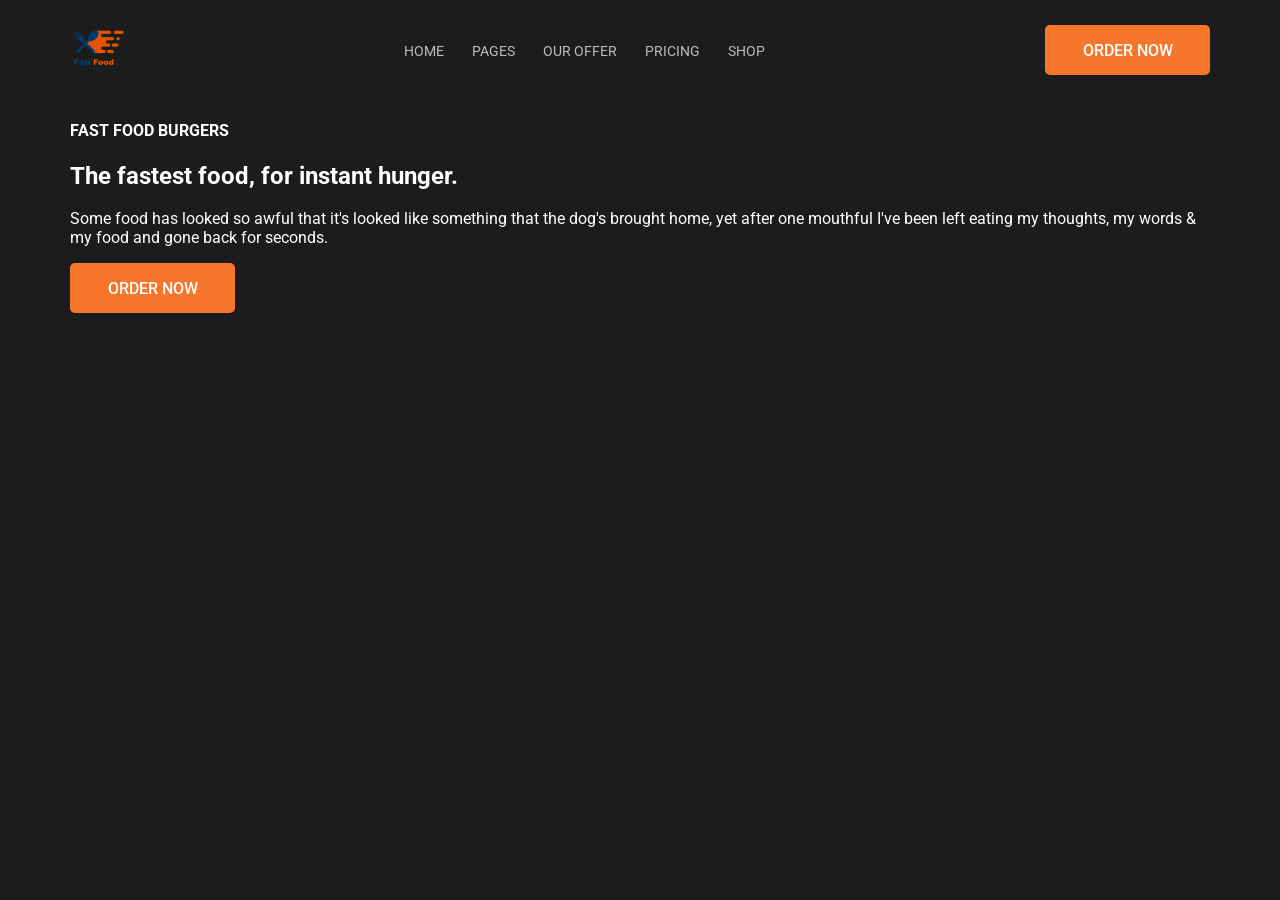
==== index.html @ af261883 "problems with heads" ====
<!DOCTYPE html>
<html lang="en">
<head>
    <meta charset="UTF-8">
    <meta name="viewport" content="width=device-width, initial-scale=1.0">
    <title>Burger Landing</title>
    <link rel="stylesheet" href="style.css">
</head>
<body>
    <header class="header">
        <div class="container">
            <img src="./images/icons/logo.png" alt="Logotype" class="header_logo">
        <nav class="header_nav">
            <ul class="header_nav_list">
                <li><a href="index.html" class="header_link" >HOME</a></li>
                <li><a href="pages.html" class="header_link">PAGES</a></li>
                <li><a href="our_offer.html" class="header_link">OUR OFFER</a></li>
                <li><a href="pricing.html" class="header_link">PRICING</a></li>
                <li><a href="shop.html" class="header_link">SHOP</a></li>

            </ul>
        </nav>
        <a href="#!" class="btn">ORDER NOW</a>
        </div>
        
    </header>
    <main class="main">
        <section class="welcome">
            <div class="container">
                <h4 class="welcome__subtitle">FAST FOOD BURGERS</h4>
                <h1 class="welcome__title">The fastest food, for instant hunger.</h1>
                <p class="welcome__desk">Some food has looked so awful that it's looked like something that the dog's brought home, yet after one mouthful I've been left eating my thoughts, my words & my food and gone back for seconds.</p>
                <a href="#!" class="btn">ORDER NOW</a>
            </div>
        </section>
    </main>

    

<script src="script.js"></script>
</body>
</html>
---- style.css ----
@import url('https://fonts.googleapis.com/css2?family=Roboto&display=swap');
@import url('https://fonts.googleapis.com/css2?family=Roboto:wght@500&display=swap');

body{
    margin: 0;
    font-family: "Roboto", sans-serif;
    background-color: #1C1C1C;
    color: #fff;
}
a{

    color: #fff;
    text-decoration: none;
}
ul{
    list-style: none;
    padding: 0;
    margin: 0;
    

}

.container {
  box-sizing: border-box;

  max-width: 1170px;
  margin-left: auto;
  margin-right: auto;
  padding: 0 15px;
  padding: 0 15px;
}
.btn{
    display: flex;
    align-items: center;
    justify-content: center;
    font-weight: 500;
    width: 165px;
    height: 50px;
    font-size: 16px;
    background-color: #F6762C;
    border-radius: 5px;
    transition: opacity 0.3s ease;

}
.btn:hover{
    opacity: 0.8;
}


.header {
     padding: 25px 0;  
     position: relative;
     z-index: 10;

}
.header .container {
    display: flex;
    justify-content: space-between;
    align-items: center;
}

.header_logo {

}

.header_nav {


}


.header_nav_list {
    display: flex;
    gap: 28px;

}
.header_link {
    font-size: 14px;
    opacity: 0.7;
    font-weight: 400;
    transition: opacity 0.3s ease;

}
.header_link:hover{
    opacity: 0.9;
}

.header_link.active{
  opacity: 1;
}
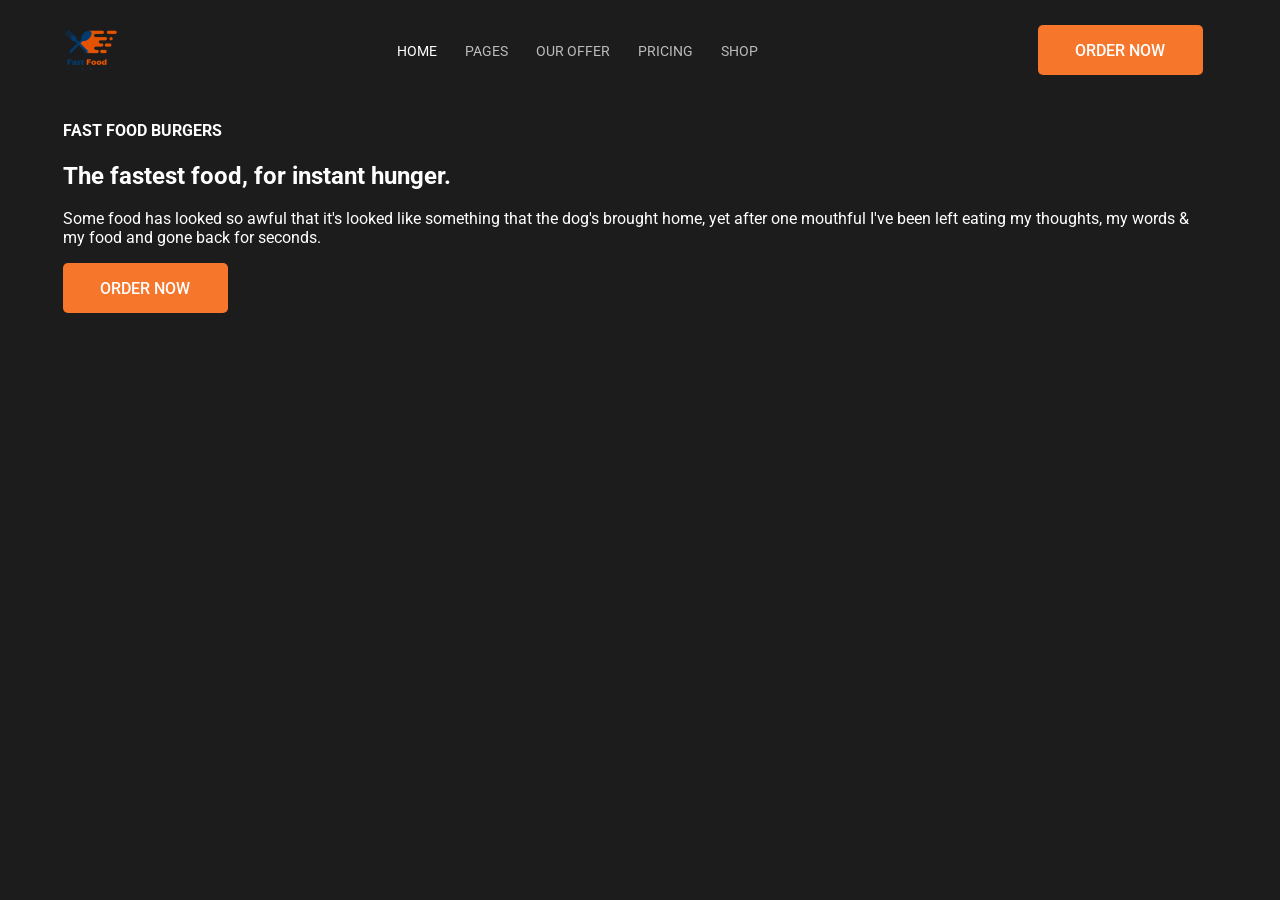
==== commit 0e704d20: "almost work" ====
--- a/index.html
+++ b/index.html
@@ -12,7 +12,7 @@
             <img src="./images/icons/logo.png" alt="Logotype" class="header_logo">
         <nav class="header_nav">
             <ul class="header_nav_list">
-                <li><a href="index.html" class="header_link" >HOME</a></li>
+                <li><a href="index.html" class="header_link active" >HOME</a></li>
                 <li><a href="pages.html" class="header_link">PAGES</a></li>
                 <li><a href="our_offer.html" class="header_link">OUR OFFER</a></li>
                 <li><a href="pricing.html" class="header_link">PRICING</a></li>
--- a/style.css
+++ b/style.css
@@ -1,6 +1,8 @@
 @import url('https://fonts.googleapis.com/css2?family=Roboto&display=swap');
 @import url('https://fonts.googleapis.com/css2?family=Roboto:wght@500&display=swap');
-
+html{
+    scrollbar-gutter: stable;
+}
 body{
     margin: 0;
     font-family: "Roboto", sans-serif;
@@ -45,7 +47,7 @@
 .btn:hover{
     opacity: 0.8;
 }
-
+/* heading */
 
 .header {
      padding: 25px 0;  
@@ -78,7 +80,8 @@
     font-size: 14px;
     opacity: 0.7;
     font-weight: 400;
-    transition: opacity 0.3s ease;
+    border-bottom: 2px solid transparent;
+    transition: opacity 0.3s ease, border-color 0.3s ease;
 
 }
 .header_link:hover{
@@ -87,5 +90,37 @@
 
 .header_link.active{
   opacity: 1;
+  
 }
 
+.header {
+
+}
+
+.main {
+
+}
+
+/* welcome */
+
+.welcome {
+
+}
+
+
+
+.welcome__subtitle {
+
+}
+
+.welcome__title {
+
+}
+
+.welcome__desk {
+
+}
+
+.header_link {
+
+}
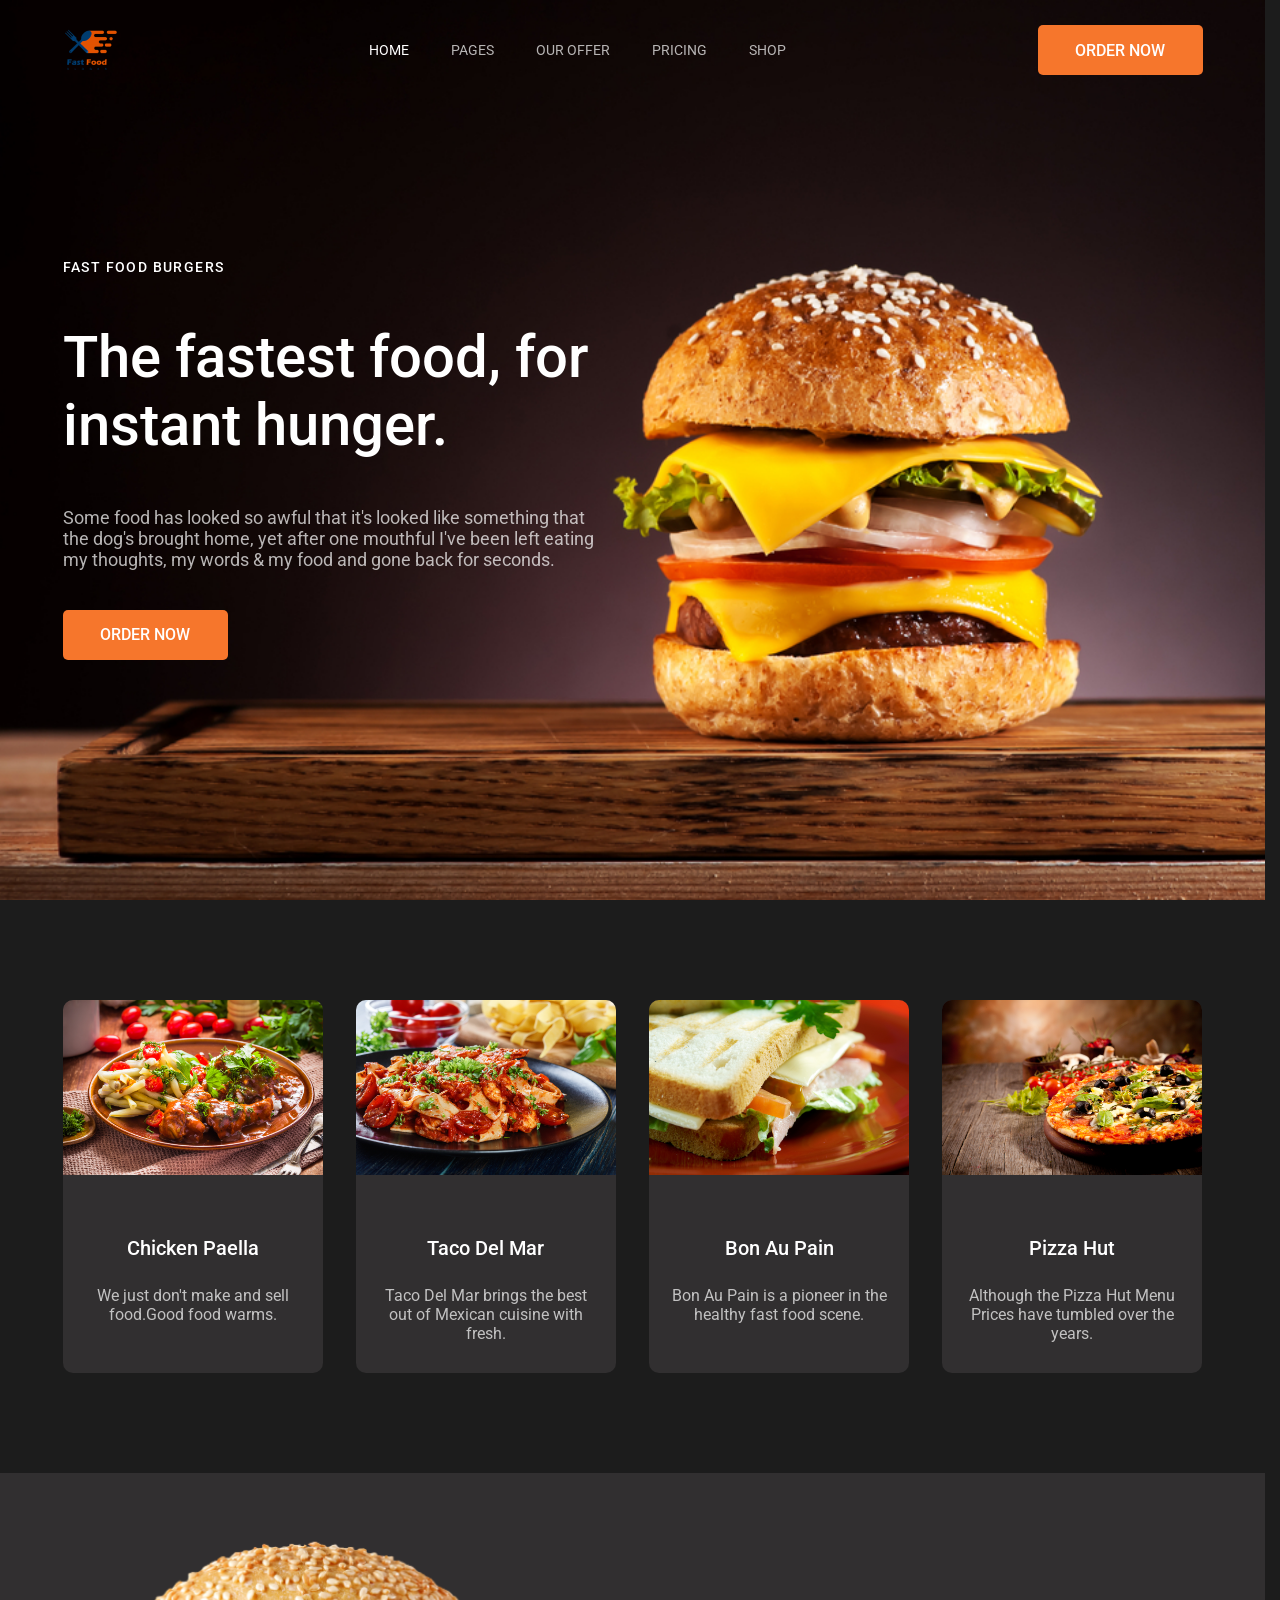
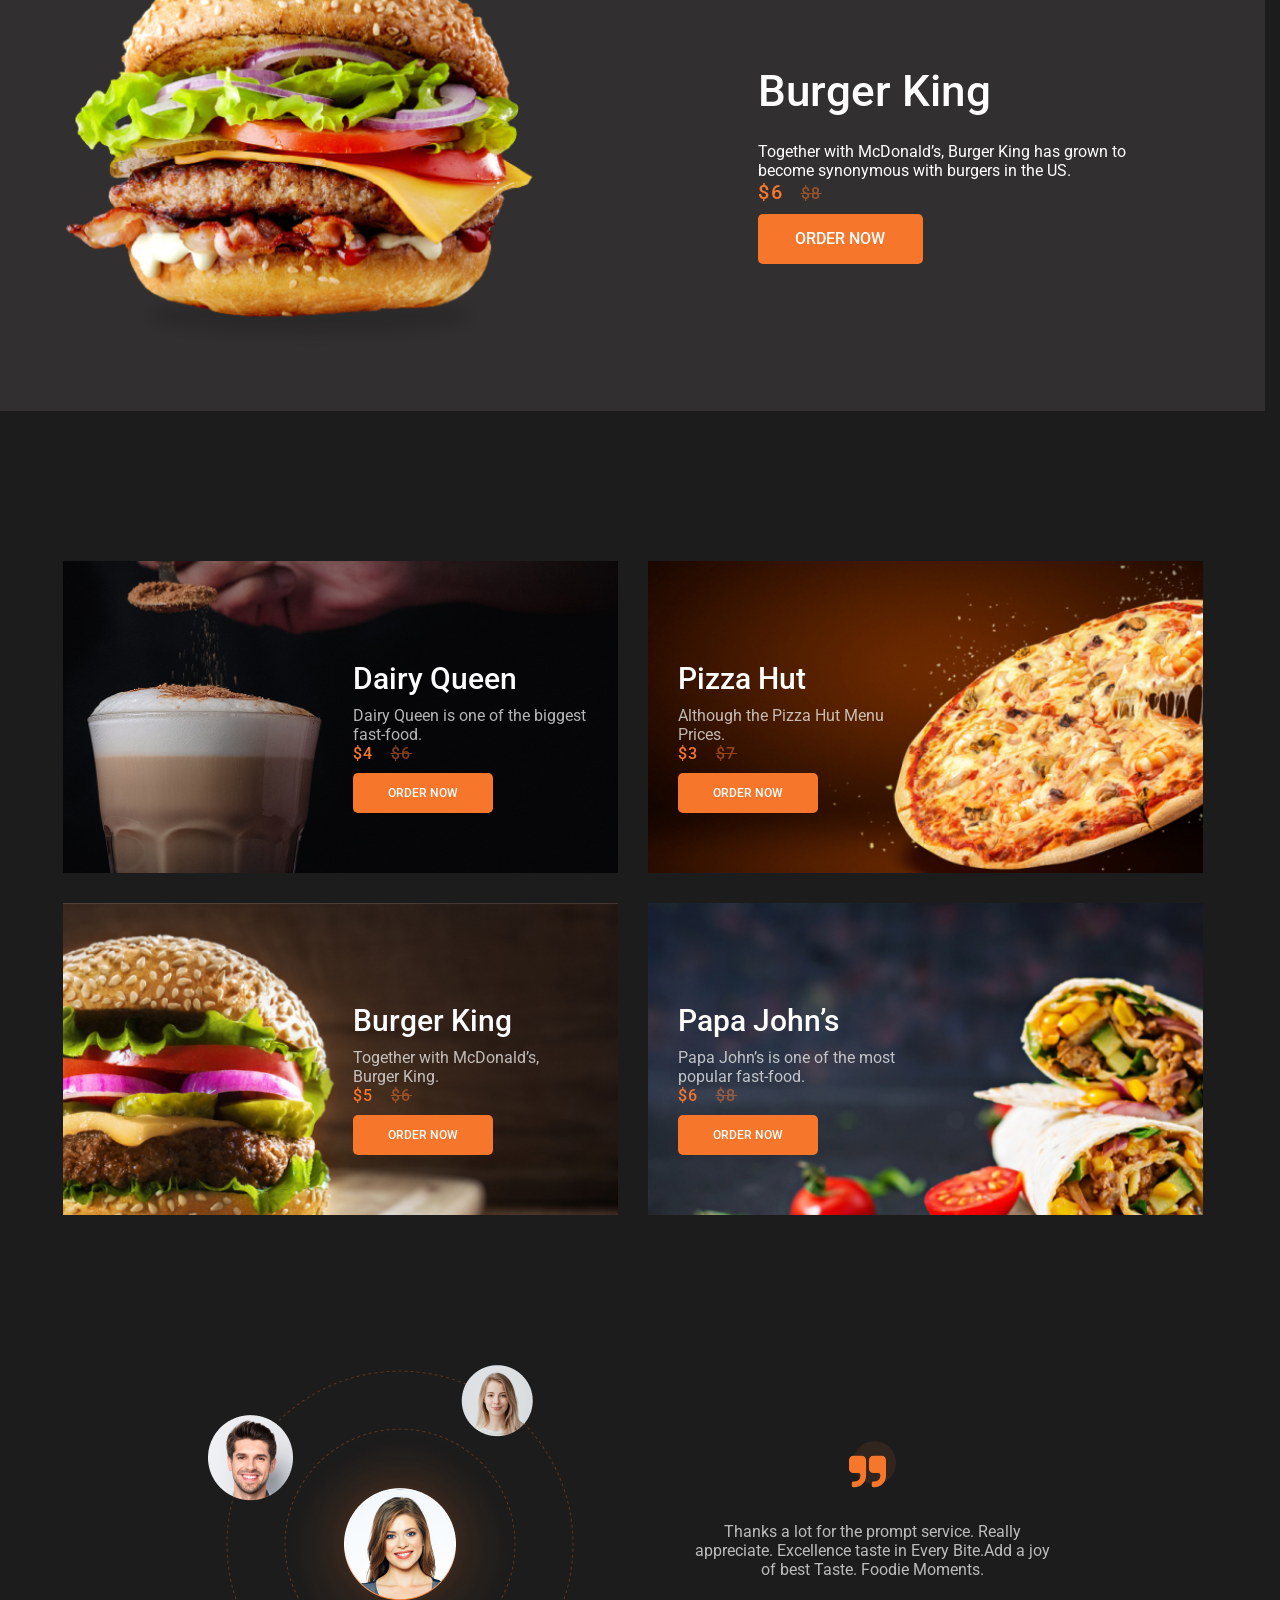
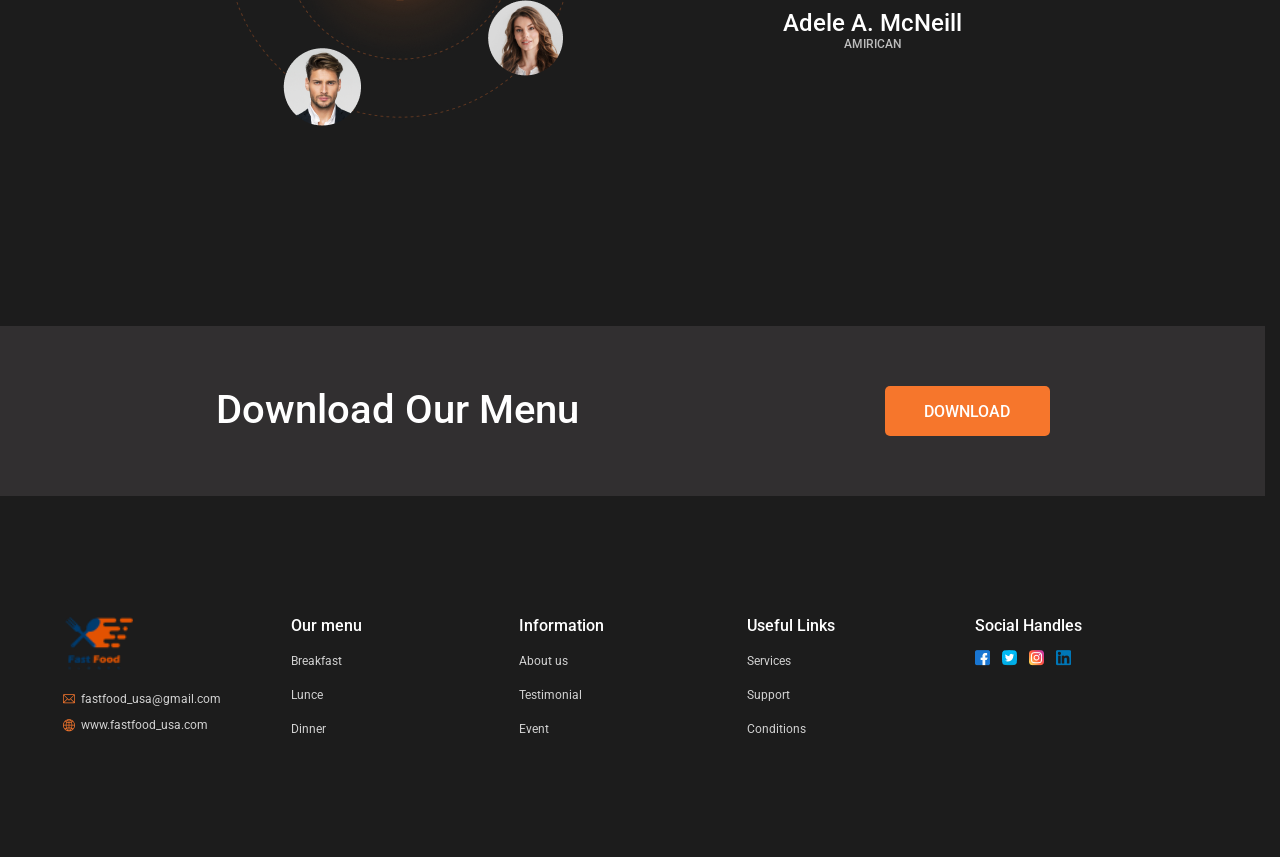
==== commit e9796dde: "page is done" ====
--- a/index.html
+++ b/index.html
@@ -27,16 +27,183 @@
     <main class="main">
         <section class="welcome">
             <div class="container">
-                <h4 class="welcome__subtitle">FAST FOOD BURGERS</h4>
-                <h1 class="welcome__title">The fastest food, for instant hunger.</h1>
-                <p class="welcome__desk">Some food has looked so awful that it's looked like something that the dog's brought home, yet after one mouthful I've been left eating my thoughts, my words & my food and gone back for seconds.</p>
+                <div class="welcome__text">
+                    <h4 class="welcome__subtitle">FAST FOOD BURGERS</h4>
+                    <h1 class="welcome__title">The fastest food, for instant hunger.</h1>
+                    <p class="welcome__desk">Some food has looked so awful that it's looked like 
+                        something that the dog's brought home, yet after one mouthful I've been left 
+                        eating my thoughts, my words & my food and gone back for seconds.</p>
+                    <a href="#!" class="btn">ORDER NOW</a>
+                </div>
+
+
+                
+            </div>
+        </section>
+        <section class="food-list">
+            <div class="container">
+                <div class="food-list__card">
+                    <img src="./images/food-list-1.jpg" alt="Food List Image" class="food-list__image">
+                    <div class="food-list__text-wrapper">
+                        <h4 class="food-list__title">Chicken Paella</h4>
+                    <p class="food-list_desc">We just don't make and sell food.Good food warms.</p>
+                    </div>
+                </div>
+                <div class="food-list__card">
+                    <img src="./images/food-list-2.jpg" alt="Food List Image" class="food-list__image">
+                    <div class="food-list__text-wrapper">
+                        <h4 class="food-list__title">Taco Del Mar</h4>
+                        <p class="food-list_desc">Taco Del Mar brings the best out of Mexican cuisine with fresh.</p>
+                    </div>
+                </div>
+                <div class="food-list__card">
+                    <img src="./images/food-list-3.jpg" alt="Bon Au Pain" class="food-list__image">
+                    <div class="food-list__text-wrapper">
+                        <h4 class="food-list__title">Bon Au Pain</h4>
+                        <p class="food-list_desc">Bon Au Pain is a pioneer in the healthy fast food scene.</p>
+                    </div>
+                </div>
+                <div class="food-list__card">
+                    <img src="./images/food-list-4.jpg" alt="Food List Image" class="food-list__image">
+                    <div class="food-list__text-wrapper">
+                        <h4 class="food-list__title">Pizza Hut</h4>
+                        <p class="food-list_desc">Although the Pizza Hut Menu Prices have tumbled over the years.</p>
+                    </div>
+                </div>
+            </div>
+        </section>
+        <section class="order">
+            <div class="container">
+                <img src="./images/burger.png" alt="" class="order__img">
+            <div class="order__text">
+                <h3 class="order__title">Burger King</h3>
+                <p class="order__desk">Together with McDonald’s, Burger King has grown to become synonymous with burgers in the US.</p>
+                <span class="order__price">$6</span>
+                <span class="order__price order__price--old">$8</span>
                 <a href="#!" class="btn">ORDER NOW</a>
             </div>
-        </section>
+            </div>
+        </section>
+        <section class="product">
+            <div class="container">
+                <div class="product__card card-queen">
+                    <h4 class="product__title">Dairy Queen</h4>
+                    <p class="product__desk">Dairy Queen is one of the biggest fast-food.</p>
+                    <span class="product__price">$4</span>
+                    <span class="product__price product__price--old">$6</span>
+                    <a href="#!" class="btn btn--small">ORDER NOW</a>
+                </div>
+                <div class="product__card card-hut">
+                    <h4 class="product__title">Pizza Hut</h4>
+                    <p class="product__desk">Although the Pizza Hut Menu Prices.</p>
+                    <span class="product__price">$3</span>
+                    <span class="product__price product__price--old">$7</span>
+                    <a href="#!" class="btn btn--small">ORDER NOW</a>
+                </div>
+                <div class="product__card card-king">
+                    <h4 class="product__title">Burger King</h4>
+                    <p class="product__desk">Together with McDonald’s, Burger King.</p>
+                    <span class="product__price">$5</span>
+                    <span class="product__price product__price--old">$6</span>
+                    <a href="#!" class="btn btn--small">ORDER NOW</a>
+                </div>
+                <div class="product__card card-papa">
+                    <h4 class="product__title">Papa John’s</h4>
+                    <p class="product__desk">Papa John’s is one of the most popular fast-food.</p>
+                    <span class="product__price">$6</span>
+                    <span class="product__price product__price--old">$8</span>
+                    <a href="#!" class="btn btn--small">ORDER NOW</a>
+                </div>
+
+
+            </div>
+        </section>
+        <div class="feedback">
+            <div class="container">
+                <img src="./images/feedback.png" alt="" class="feedback__img">
+                <blockquote class="feedback__text">
+                    <p class="feedback__desk">
+                        Thanks a lot for the prompt service. Really appreciate. Excellence taste in Every Bite.Add a joy of best Taste. Foodie Moments.
+                    </p>
+                    <cite class="feedback__author">Adele A. McNeill</cite>
+                    <span class="feedback__subauthor">AMIRICAN</span>
+                </blockquote>
+            </div>
+        </div>
+        <div class="download">
+            <div class="container">
+                <p class="download__title">Download Our Menu</p>
+                <a href="./pdf/menu.pdf" class="btn" download>DOWNLOAD</a>
+            </div>
+
+        </div>
+        <footer class="footer">
+        <div class="container">
+            <div class="footer__contacts">
+                <img src="./images/icons/logo.png" alt="Logo" class="footer__logo">
+                <a href="mailto:fastfood_usa@gmail.com" class="footer__link footer__link-mail">fastfood_usa@gmail.com</a>
+                <a href="#!" class="footer__link footer__link-web">www.fastfood_usa.com</a>
+            </div>
+            <div class="footer__nav">
+                <ul class="footer__list">
+                    <li class="footer__list-title footer__menu">
+                        <a class="footer__title" href="#!">Our menu</a>
+                        <ul class="footer__inner-list">
+                            <li class="footer__list-item">
+                                <a href="#!">Breakfast</a>
+                            </li>
+                            <li class="footer__list-item">
+                                <a href="#!">Lunce</a>
+                            </li>
+                            <li class="footer__list-item">
+                                <a href="#!">Dinner</a>
+                            </li>
+                        </ul>
+                    </li>
+                    <li class="footer__list-title footer__info">
+                        <a class="footer__title" href="#!">Information</a>
+                        <ul class="footer__inner-list">
+                            <li class="footer__list-item">
+                                <a href="#!">About us </a>
+                            </li>
+                            <li class="footer__list-item">
+                                <a href="#!">Testimonial</a>
+                            </li>
+                            <li class="footer__list-item">
+                                <a href="#!">Event</a>
+                            </li>
+                        </ul>
+                    </li>
+                    <li class="footer__list-title footer__links">
+                        <a class="footer__title" href="#!">Useful Links</a>
+                        <ul class="footer__inner-list">
+                            <li class="footer__list-item">
+                                <a href="#!">Services</a>
+                            </li>
+                            <li class="footer__list-item">
+                                <a href="#!">Support</a>
+                            </li>
+                            <li class="footer__list-item">
+                                <a href="#!">Conditions</a>
+                            </li>
+                        </ul>
+                    </li>
+                </ul>
+
+            </div>
+            <div class="footer__socials">
+                <p class="footer__title">Social Handles</p>
+                <div class="footer__socials-icons">
+                    <a href="!#" class="footer__socials-link"><img src="./images/icons/socials/facebook.png" alt=""></a>
+                    <a href="!#" class="footer__socials-link"><img src="./images/icons/socials/twitter.png" alt=""></a>
+                    <a href="!#" class="footer__socials-link"><img src="./images/icons/socials/instagram.png" alt=""></a>
+                    <a href="!#" class="footer__socials-link"><img src="./images/icons/socials/linkedin.png" alt=""></a>
+                </div>
+
+            </div>
+        </div>
+    </footer>
     </main>
-
-    
-
 <script src="script.js"></script>
 </body>
 </html>
--- a/style.css
+++ b/style.css
@@ -1,7 +1,7 @@
-@import url('https://fonts.googleapis.com/css2?family=Roboto&display=swap');
-@import url('https://fonts.googleapis.com/css2?family=Roboto:wght@500&display=swap');
-html{
-    scrollbar-gutter: stable;
+@import url('https://fonts.googleapis.com/css2?family=Roboto:wght@400;500&display=swap');
+html {
+  overflow-y: auto;
+  scrollbar-gutter: stable;
 }
 body{
     margin: 0;
@@ -14,6 +14,18 @@
     color: #fff;
     text-decoration: none;
 }
+img{
+    max-width: 100%;
+}
+p{
+    margin: 0;
+}
+p + p{
+    margin-top: 15px;
+}
+h1, h2, h3, h4, h5, h6{
+    font-weight: 500;
+}
 ul{
     list-style: none;
     padding: 0;
@@ -21,7 +33,6 @@
     
 
 }
-
 .container {
   box-sizing: border-box;
 
@@ -29,7 +40,6 @@
   margin-left: auto;
   margin-right: auto;
   padding: 0 15px;
-  padding: 0 15px;
 }
 .btn{
     display: flex;
@@ -41,7 +51,7 @@
     font-size: 16px;
     background-color: #F6762C;
     border-radius: 5px;
-    transition: opacity 0.3s ease;
+    transition: opacity 0.3s;
 
 }
 .btn:hover{
@@ -65,62 +75,373 @@
 
 }
 
-.header_nav {
-
-
-}
-
-
-.header_nav_list {
-    display: flex;
-    gap: 28px;
-
-}
-.header_link {
+
+.header_nav_list{
+  display: flex;
+  gap: 30px;
+  align-items: center;
+}
+
+.header_nav_list li{
+  padding: 0;
+}
+
+.header_link{
+  display: inline-block;   
+  padding: 12px 6px;    
+  line-height: 1;
+  font-size: 14px;
+  color: rgba(255,255,255,0.7);
+  transition: color 0.3s;
+  cursor: pointer;
+}
+
+.header_link:hover{
+  color: rgba(255,255,255,0.9);
+}
+
+.header_link.active{
+  color: #fff;
+}
+
+
+/* welcome */
+
+.welcome {
+    box-sizing: border-box;
+    padding: 240px 0;
+    min-height: 100vh;
+    margin-top: -100px;
+    background-image: url("./images/welcome-bg.jpg");
+    background-repeat: no-repeat;
+    background-size: cover;
+    background-position: center;
+}
+.welcome__text{
+    width: 550px;
+}
+.welcome__subtitle {
+    margin-bottom: 7px;
     font-size: 14px;
-    opacity: 0.7;
-    font-weight: 400;
-    border-bottom: 2px solid transparent;
-    transition: opacity 0.3s ease, border-color 0.3s ease;
-
-}
-.header_link:hover{
-    opacity: 0.9;
-}
-
-.header_link.active{
-  opacity: 1;
-  
-}
-
-.header {
-
-}
-
-.main {
-
-}
-
-/* welcome */
-
-.welcome {
-
-}
-
-
-
-.welcome__subtitle {
+    letter-spacing: 0.1em;
 
 }
 
 .welcome__title {
+    font-size: 58px;
+    
 
 }
 
 .welcome__desk {
-
-}
-
-.header_link {
-
-}
+    margin: 40px 0;
+    font-size: 18px;
+    opacity: 0.7;
+
+}
+
+/* food list */
+.food-list {
+    padding: 100px 0;
+}
+
+.food-list .container{
+    display: flex;
+    justify-content: space-between;
+    flex-wrap: wrap;
+    gap: 40px 10px;
+}
+
+.food-list__card {
+    width: 260px;
+    border-radius: 10px;
+    text-align: center;
+    background-color: #312F30;
+    overflow: hidden;
+}
+
+.food-list__image {
+    max-width: 100%;
+    height: 175px;
+    object-fit: cover;
+}
+.food-list__title {
+    font-size: 20px;
+}
+.food-list_desc {
+    opacity: 0.7;
+    font-size: 16px;
+}
+.food-list__text-wrapper {
+    padding: 30px 20px;
+}
+
+/* order */
+.order {
+    background-color: #312F30;
+    padding: 60px 0;
+    
+}
+.order .container{
+    display: flex;
+    justify-content: space-between;
+    align-items: center;
+    padding-right: 90px;
+}
+.order__title {
+    font-size: 44px;
+    margin-bottom: 25px;
+}S
+.order__desk {
+    font-size: 16px;
+    opacity: 0.7;
+    margin-bottom: 15px;
+}
+.order__price {
+    font-size: 20px;
+    letter-spacing: 0.1em;
+    color: #F6762C;
+    font-weight: 500;
+}
+.order__price--old {
+    font-size: 16px;
+    opacity: 0.5;
+    text-decoration: line-through;
+}
+.order .btn{
+    margin-top: 10px;
+}
+
+.order__price + .order__price{
+    margin-left: 13px;
+}
+.order__text{
+    max-width: 370px;
+}
+
+.order__img{ 
+    max-width: 470px;
+}
+
+
+/* product */
+.product {
+    padding: 150px 0;
+}
+
+.product__card {
+    box-sizing: border-box;
+    width: 555px;
+    min-height: 300px;
+    
+    padding: 60px 30px 60px 290px; 
+    background-size: cover;
+    background-repeat: no-repeat;
+    background-position: center;
+}
+
+.product__title {
+    font-size: 30px;
+    margin-bottom: 10px;
+}
+.product__desk {
+    font-size: 16px;
+    opacity: 0.7;
+
+}
+.product__price {
+    font-weight: 500;
+    font-size: 16px;
+    letter-spacing: 0.1em;
+    color: #F6762C;
+}
+.product__price--old {
+    opacity: 0.5;
+    text-decoration: line-through;
+}
+
+.btn--small {
+    width: 140px;
+    height: 40px;
+    font-size: 12px;
+}
+.product .btn{
+    margin-top: 10px;
+}
+
+
+.product__price + .product__price{
+    margin-left: 13px;
+}
+.product__card:nth-child(even){
+    padding-left: 30px;
+    padding-right: 290px;
+}
+
+.card-queen{
+    background-image: url("./images/product-1.jpg");
+
+}
+
+.card-hut{
+    background-image: url("./images/product-2.jpg");
+
+}
+
+.card-king{
+    background-image: url("./images/product-3.jpg");
+
+}
+
+.card-papa{
+    background-image: url("./images/product-4.jpg");
+
+}
+
+.product .container {
+    display: flex;
+    flex-wrap: wrap;
+    gap: 30px
+    
+}
+
+
+/* feedback */
+
+
+.feedback {
+    padding-bottom: 200px;
+}
+.feedback .container{
+    display: flex;
+    align-items: center;
+    justify-content: space-between;
+    max-width: 880px;
+}
+
+.feedback__img {
+}
+.feedback__text {
+    width: 370px;
+    margin: 0;
+    text-align: center;
+    
+    
+}
+.feedback__text::before{
+    content: url('./images/icons/quote.svg');
+}
+.feedback__desk {
+    opacity: 0.7;
+    text-align: center;
+    margin: 30px 0;
+}
+.feedback__author {
+    font-weight: 500;
+    font-style: normal;
+    font-size: 24px;
+}
+.feedback__subauthor {
+    font-weight: 500;
+    font-size: 12px;
+    text-align: center;
+    opacity: 0.7;
+    display: block;
+}
+
+/* download */
+
+.download{
+    background: #312F30;
+    padding: 60px 0;
+
+}
+
+.download__title{
+    font-size: 40px;
+    font-weight: 500;
+
+}
+.download .container{
+    display: flex;
+    justify-content: space-around;
+}
+
+
+/* footer */
+.footer {
+    padding: 120px 0;
+}
+.footer a {
+    font-size: 12px;
+    color: rgba(255,255,255,0.8);
+
+}
+.footer .footer__title {
+    display: inline-block;
+    margin-bottom: 15px;
+    font-weight: 500;
+    font-size: 16px;
+    color: white;
+}
+.footer .container{
+    display: grid;
+    grid-template-columns: 1fr 3fr 1fr;
+    grid-template-areas: "contacts nav socials";
+}
+.footer__contacts {
+    display: flex;
+    flex-direction: column;
+    align-items: flex-start;
+}
+.footer__link + .footer__link{
+    margin-top: 12px;
+
+}
+.footer__link{
+    display: flex;
+    align-items: center;
+    gap: 6px
+}
+.footer__link-mail::before{
+    content: url('./images/icons/mail.svg');
+    height: 12px;
+}
+
+.footer__link-web::before{
+    content: url('./images/icons/global.svg');
+    height: 12px;
+}
+.footer__socials {
+}
+.footer__logo {
+    display: inline-block;
+    margin-bottom: 20px;
+    width: 70px;
+}
+.footer__link.footer__link-mail {
+}
+.footer__link.footer__link-web {
+}
+.footer__list {
+    display: grid;
+    grid-template-columns: repeat(3, 1fr);
+}
+
+.footer__socials-icons {
+}
+.footer__list-title {
+}
+.footer__socials-link + .footer__socials-link{
+    margin-left: 8px;
+}
+.food-list__title {
+}
+.food-list_desc {
+}
+.footer__inner-list {
+}
+.footer__list-item + .footer__list-item{
+    margin-top: 15px;
+
+}
